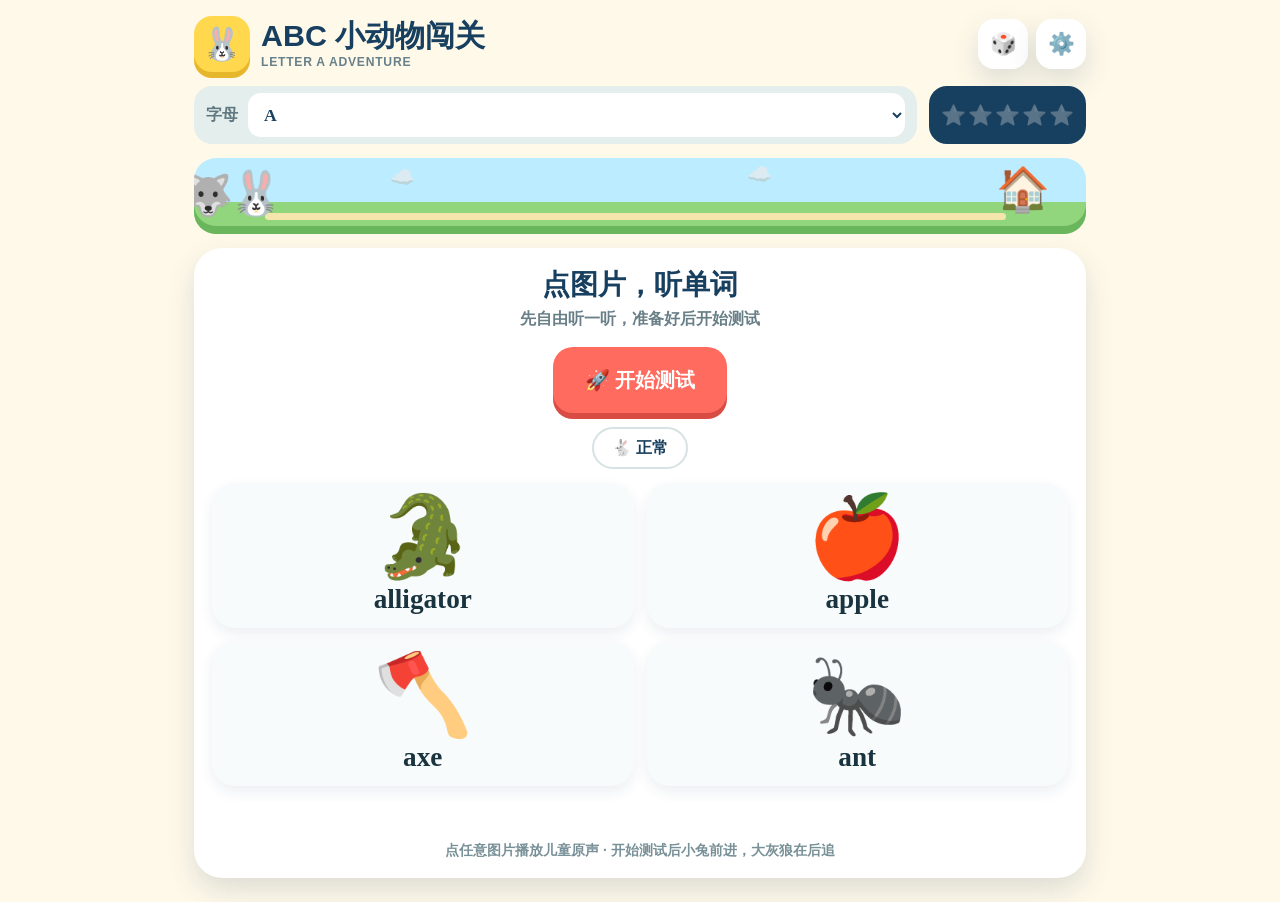
==== phonics-abc-star-adventure.html @ d7c45db0 "Use compact letter picker and normal speed default" ====
<!doctype html>
<html lang="zh-CN" data-page-node-id="6cpTxmfCs6bjqKZGxWgBvA">
<head data-page-node-id="G0X8Oart0uFZppD4uxlB51">
<meta charset="utf-8" data-page-node-id="nfbzpe9DAWfAwRAPxuJjY0"><meta name="viewport" content="width=device-width,initial-scale=1,viewport-fit=cover" data-page-node-id="hVYCDhhvSMZFBgrW8uUuW5">
<meta name="theme-color" content="#173f5f" data-page-node-id="KnQyJq5M9KEQqyxgWQgI7E"><meta name="apple-mobile-web-app-capable" content="yes" data-page-node-id="c0W56hRlhx2LewzjxudROw">
<title>ABC 小动物闯关</title>
<link rel="icon" type="image/svg+xml" href="data:image/svg+xml,%3Csvg xmlns='http://www.w3.org/2000/svg' viewBox='0 0 64 64'%3E%3Crect width='64' height='64' rx='16' fill='%23ffd84d'/%3E%3Cpath d='m32 9 7 14 16 2-12 11 3 16-14-8-14 8 3-16L9 25l16-2z' fill='%23173f5f'/%3E%3C/svg%3E" data-page-node-id="IHOaVr7z4Lucaf7h9XxNR7">
<style>
:root{--navy:#173f5f;--blue:#3ca7dd;--yellow:#ffd84d;--coral:#ff6b5e;--green:#51c89d;--cream:#fff9e9;--ink:#19343f;--shadow:0 12px 28px #173f5f25}
*{box-sizing:border-box;-webkit-tap-highlight-color:transparent}html,body{margin:0;min-height:100%;background:var(--cream);color:var(--ink);font-family:-apple-system,BlinkMacSystemFont,"Segoe UI","PingFang SC",sans-serif}body{min-height:100svh;padding:env(safe-area-inset-top) env(safe-area-inset-right) env(safe-area-inset-bottom) env(safe-area-inset-left)}button,input{font:inherit}button{cursor:pointer;touch-action:manipulation}.app{width:min(960px,100%);min-height:100svh;margin:auto;padding:16px clamp(14px,4vw,34px) 24px;display:flex;flex-direction:column;gap:14px}
header{display:flex;align-items:center;justify-content:space-between;gap:10px}.brand{display:flex;align-items:center;gap:11px}.logo{width:56px;height:56px;border-radius:18px;background:var(--yellow);display:grid;place-items:center;font-size:2rem;box-shadow:0 6px 0 #e7b72b}h1{font-size:clamp(1.25rem,4vw,1.9rem);line-height:1.1;margin:0;color:var(--navy)}h1 small{display:block;margin-top:4px;font-size:.76rem;letter-spacing:.06em;color:#68808a}.tools{display:flex;gap:8px}.round-btn{width:50px;height:50px;border:0;border-radius:16px;background:#fff;box-shadow:var(--shadow);font-size:1.35rem;display:grid;place-items:center;text-decoration:none}
.toprow{display:grid;grid-template-columns:1fr auto;gap:12px}.unit-picker{min-height:58px;display:flex;align-items:center;gap:10px;border-radius:18px;background:#e4efed;padding:6px 12px;color:#60777f;font-weight:900}.unit-picker select{flex:1;min-height:44px;border:0;border-radius:13px;background:#fff;color:var(--navy);padding:0 12px;font:bold 1.1rem Georgia}.stars{display:flex;align-items:center;gap:2px;background:var(--navy);border-radius:18px;padding:8px 12px}.star{filter:grayscale(1);opacity:.35;font-size:1.25rem}.star.on{filter:none;opacity:1;animation:pop .35s}
.journey{position:relative;height:76px;border-radius:22px;background:linear-gradient(#bcecff 0 58%,#91d57d 58%);overflow:hidden;box-shadow:inset 0 -8px 0 #69b65c}.path{position:absolute;left:8%;right:9%;bottom:14px;height:7px;border-radius:9px;background:#f4e5ad}.animal{position:absolute;left:7%;bottom:19px;font-size:2.7rem;line-height:1;transform:translateX(-50%);transition:left .6s cubic-bezier(.2,.9,.25,1.25)}.finish{position:absolute;right:4%;bottom:19px;font-size:2.7rem}.cloud{position:absolute;top:7px;left:22%;font-size:1.25rem;opacity:.8}.cloud.two{left:62%;top:4px}.wolf{position:absolute;left:1%;bottom:19px;font-size:clamp(1.9rem,6.4vw,2.5rem);line-height:1;transform:translateX(-50%);transition:left .7s cubic-bezier(.3,.9,.3,1.05);z-index:1;animation:wolfidle 3.4s ease-in-out infinite}.wolf .tip{position:absolute;left:50%;bottom:104%;transform:translateX(-50%);font:900 .62rem/1 -apple-system,BlinkMacSystemFont,"PingFang SC",sans-serif;color:#fff;background:var(--coral);padding:3px 7px;border-radius:999px;white-space:nowrap;opacity:0;transition:opacity .25s;pointer-events:none}.journey .animal{z-index:2}.journey.danger{background:linear-gradient(#e6cbb6 0 58%,#88b673 58%);box-shadow:inset 0 -8px 0 #69b65c,inset 0 0 26px #ff6b5e59}.journey.danger .wolf{filter:drop-shadow(0 0 7px #ff3b2ecc);animation:wolfgrowl .95s ease-in-out infinite}.journey.danger .wolf .tip{opacity:1}.journey .wolf.lunge{animation:lunge .55s ease}.wolf.tip-right .tip{left:calc(100% + 4px);transform:none}@keyframes wolfidle{0%,100%{transform:translateX(-50%) translateY(0)}50%{transform:translateX(-50%) translateY(-3px) rotate(2deg)}}@keyframes wolfgrowl{0%,100%{transform:translateX(-50%) scale(1)}25%{transform:translateX(-52%) scale(1.07) rotate(-4deg)}75%{transform:translateX(-48%) scale(1.07) rotate(4deg)}}@keyframes lunge{0%{transform:translateX(-50%) scale(1)}45%{transform:translateX(-38%) scale(1.3) rotate(-7deg)}100%{transform:translateX(-50%) scale(1)}}
.game{background:#fff;border-radius:28px;padding:18px;box-shadow:var(--shadow);flex:1;display:flex;flex-direction:column;gap:14px;min-height:430px}.mission{text-align:center}.mission h2{font-size:clamp(1.25rem,4vw,1.75rem);margin:0;color:var(--navy)}.mission p{margin:5px 0 0;color:#687f87;font-weight:700;min-height:24px}.listen{align-self:center;border:0;border-radius:20px;min-height:66px;padding:0 32px;background:var(--coral);color:#fff;font-size:1.25rem;font-weight:900;box-shadow:0 6px 0 #d84c43}.listen:active{transform:translateY(3px);box-shadow:0 3px 0 #d84c43}.speed{align-self:center;border:2px solid #d6e2e3;border-radius:999px;background:#fff;min-height:42px;padding:0 18px;color:var(--navy);font-weight:800}
.board{display:grid;grid-template-columns:repeat(2,minmax(0,1fr));gap:13px;flex:1}.card{border:3px solid transparent;border-radius:23px;background:#f8fbfb;min-height:145px;padding:10px;display:flex;flex-direction:column;align-items:center;justify-content:center;gap:7px;color:var(--ink);box-shadow:0 6px 14px #173f5f15;position:relative;overflow:hidden}.card .pic{font-size:clamp(3rem,11vw,5rem);line-height:1}.card .word{font:900 clamp(1.15rem,4.5vw,1.7rem) Georgia}.card.good{border-color:#32b887;background:#e8fff6;animation:pop .45s}.card.no{border-color:var(--coral);animation:shake .3s}
.feedback{text-align:center;min-height:28px;font-size:1.05rem;font-weight:900;color:#168161}.help{text-align:center;color:#789097;font-size:.86rem;font-weight:700}
dialog{border:0;border-radius:26px;padding:0;width:min(92vw,560px);box-shadow:0 25px 80px #071d2866}dialog::backdrop{background:#102f3d99;backdrop-filter:blur(3px)}.modal{padding:24px}.modal h2{margin:0 0 5px;color:var(--navy)}.modal p{margin:0 0 16px;color:#60777f}.editgrid{display:grid;gap:10px}.editrow{display:grid;grid-template-columns:64px 1fr;gap:9px}.editrow input{min-height:52px;border:2px solid #d4e0e2;border-radius:14px;padding:8px 12px}.emoji{text-align:center;font-size:1.5rem}.actions{display:flex;gap:9px;margin-top:18px}.actions button{border:0;border-radius:14px;min-height:50px;padding:0 18px;font-weight:900}.save{flex:1;background:var(--navy);color:#fff}.reset{background:#eaf0f0;color:var(--navy)}
.celebrate{position:fixed;inset:0;background:#173f5fe8;display:none;place-items:center;z-index:10;padding:20px}.celebrate.show{display:grid}.party{width:min(470px,92vw);text-align:center;background:#fff;border-radius:32px;padding:34px 20px;box-shadow:0 24px 90px #0005;animation:party .5s}.party .big{font-size:5rem}.party h2{font-size:2rem;margin:8px 0;color:var(--navy)}.party p{font-weight:800;color:#5f7880}.party button{border:0;border-radius:18px;background:var(--yellow);color:var(--navy);min-height:58px;padding:0 28px;font-weight:950;font-size:1.1rem;box-shadow:0 6px 0 #dda91e}
@keyframes pop{50%{transform:scale(1.08)}}@keyframes shake{25%{transform:translateX(-7px)}75%{transform:translateX(7px)}}@keyframes party{from{transform:scale(.65) rotate(-4deg);opacity:0}}:focus-visible{outline:4px solid var(--yellow);outline-offset:3px}@media(max-width:430px){.app{padding-inline:11px}.game{padding:14px;min-height:410px}.card{min-height:130px}.stars{padding-inline:8px}.star{font-size:1rem}.animal,.finish{font-size:2.3rem}.wolf{font-size:1.75rem}}@media(orientation:landscape) and (max-height:680px){.app{gap:8px;padding-top:8px}.logo{width:44px;height:44px}.toprow{margin-top:4px}.journey{height:62px}.game{min-height:340px;padding:12px}.board{grid-template-columns:repeat(4,1fr)}.card{min-height:150px}.mission p{margin-top:2px}.listen{min-height:54px}.card .pic{font-size:3.4rem}.wolf{bottom:14px}.wolf .tip{display:none}}
@media(prefers-reduced-motion:reduce){*{animation:none!important;transition:none!important}}
</style>
</head>
<body data-page-node-id="lICW3wkUqxpxxGMu7cqLHY">
<main class="app" data-page-node-id="0uvbiM7KKntYGSjhrXEryU">
<header data-page-node-id="4ycCIHoHpdgBsqzXabZ62G"><div class="brand" data-page-node-id="pMYb31MZaZQnAig0qpkRnO"><div class="logo" data-page-node-id="uJaALna8pMTjAuN0ZnYSeT">🐰</div><h1 data-page-node-id="FWHGxYSWVturJVDciLD4VK">ABC 小动物闯关<small id="subtitle" data-page-node-id="EqLY0eWdSQzTQWqVnNCo2h">LETTER A ADVENTURE</small></h1></div><div class="tools"><a class="round-btn" href="random-test.html" aria-label="随机测试">🎲</a><button class="round-btn" id="settings" aria-label="编辑单词" data-page-node-id="qc3jMEC7OEay693ppSI2l6">⚙️</button></div></header>
<div class="toprow" data-page-node-id="E6SLYgI02IGI2ac0fQn80q"><label class="unit-picker">字母<select id="unitSelect" aria-label="选择字母"><option value="A">A</option><option value="B">B</option><option value="C">C</option><option value="D">D</option><option value="E">E</option><option value="F">F</option></select></label><div class="stars" id="stars" aria-label="星星进度" data-page-node-id="AalbH5h2SLkEdKfKQzXCgf"></div></div>
<div class="journey" aria-label="小动物闯关进度：小兔被大灰狼追赶" data-page-node-id="3pJroI6wxn2B3XaNnO6Aat"><span class="cloud" data-page-node-id="STSlg7CvVDn0ufJPnwLYuy">☁️</span><span class="cloud two" data-page-node-id="QR6Yac3qzGnEiyxSzbriVF">☁️</span><div class="path" data-page-node-id="gFgPU7JQvaVvsWFPtLG6XH"></div><span class="wolf" id="wolf" aria-hidden="true">🐺<b class="tip" id="wolftip">吼…追上来了</b></span><span class="animal" id="animal" data-page-node-id="c3sP14Mr6lkwhcg4snLyJ0">🐰</span><span class="finish" data-page-node-id="FSWuyKO6OG5twOerB3NCmF">🏠</span></div>
<section class="game" id="game" data-page-node-id="HyLCR544TI23JPtGqDu4oD"><div class="mission" data-page-node-id="rDGRXGCk2cz3vTEzFt7cEt"><h2 id="title" data-page-node-id="MqLFQv0mGDZqOgCvIdQfQN">点图片，听单词</h2><p id="hint" data-page-node-id="91VBiVV1uQsYIlZtwh6IRd">先自由听一听，准备好后开始测试</p></div><button class="listen" id="listen" data-page-node-id="BswVA1qjV1HCkZzJsfLd9h">🚀 开始测试</button><button class="speed" id="speed" aria-pressed="false" data-page-node-id="myBeY80JZkSzd5jIc0nX2p">🐇 正常</button><div class="board" id="board" data-page-node-id="YQZCoJzo80EvHc1eQg9HVk"></div><div class="feedback" id="feedback" aria-live="assertive" data-page-node-id="edOFE1hcprG7IAyQSrn8nw"></div><div class="help" id="help" data-page-node-id="eOnk2GIamm0cOExDnKTxPn">点任意图片播放儿童原声</div></section>
</main>
<dialog id="editor" data-page-node-id="wKxtm4Ksz8j47IunRZWSAG"><form class="modal" method="dialog" id="form" data-page-node-id="mXswMavlngnf6HywLU6OC6"><h2 data-page-node-id="GteGWFj8r4efFbgyeILPLN">修改本组单词</h2><p data-page-node-id="E7HXUyrwFXjdektlxDxK9B">图标和英文都可以更换，保存在本设备。</p><div class="editgrid" id="editgrid" data-page-node-id="BkVMMPpsidKv5Fn77ZCTIe"></div><div class="actions" data-page-node-id="uHEtaE4ghQGzPViYG6Vu7C"><button type="button" class="reset" id="reset" data-page-node-id="3ckQaxyWmwzd0fcLWx0nCb">恢复默认</button><button value="save" class="save" data-page-node-id="k8H5K1iU6MysDPn4Eyg5A9">保存</button></div></form></dialog>
<div class="celebrate" id="celebrate" role="dialog" aria-modal="true" aria-label="闯关成功" data-page-node-id="FschAoWC23w9FLIF9NYmdj"><div class="party" data-page-node-id="CNwvLYWQaeHKUd9ZIz6uiK"><div class="big" data-page-node-id="xm7yrslfB4JKzd1va1Cwtu">🐰🏠🎉</div><h2 data-page-node-id="3s67jlZCNmT9lRVnrOpts5">到家啦！</h2><p data-page-node-id="tbtktT1fzBCcLEST0AFC6r">你带着小兔甩掉了大灰狼，成功到家！</p><button id="again" data-page-node-id="iVW73ugiI3KCQf6VmvEAeR">再闯一次</button></div></div>
<script>
(()=>{'use strict';
const defaults={A:[['apple','🍎'],['ant','🐜'],['alligator','🐊'],['axe','🪓']],B:[['bear','🐻'],['bird','🐦'],['bed','🛏️'],['banana','🍌']],C:[['cat','🐱'],['cup','☕'],['car','🚗'],['computer','💻']],D:[['dog','🐶'],['desk','🪑'],['doll','🪆'],['duck','🦆']],E:[['egg','🥚'],['elbow','💪'],['envelope','✉️'],['elephant','🐘']],F:[['fish','🐟'],['fan','🪭'],['farm','🏡'],['fork','🍴']]};
const recordings={apple:'audio/a-apple.mp3',ant:'audio/a-ant.mp3',alligator:'audio/a-alligator.mp3',axe:'audio/a-ax.mp3',ax:'audio/a-ax.mp3',bear:'audio/b-bear.mp3',bird:'audio/b-bird.mp3',bed:'audio/b-bed.mp3',banana:'audio/b-banana.mp3',cat:'audio/c-cat.mp3',cup:'audio/c-cup.mp3',car:'audio/c-car.mp3',computer:'audio/c-computer.mp3',dog:'audio/d-dog.mp3',desk:'audio/d-desk.mp3',doll:'audio/d-doll.mp3',duck:'audio/d-duck.mp3',egg:'audio/e-egg.mp3',elbow:'audio/e-elbow.mp3',envelope:'audio/e-envelope.mp3',elephant:'audio/e-elephant.mp3',fish:'audio/f-fish.mp3',fan:'audio/f-fan.mp3',farm:'audio/f-farm.mp3',fork:'audio/f-fork.mp3'};
const $=s=>document.querySelector(s),board=$('#board'),feedback=$('#feedback');let unit='A',words=load('A'),target=0,stars=0,slow=false,locked=false,timer=0,voices=[],questionBag=[],lastTarget=null,currentAudio=null,testing=false,lastHeard=null,wolfPx=58,actx=null;
function load(u){try{const x=JSON.parse(localStorage.getItem('phonics-adventure-'+u));if(Array.isArray(x)&&x.length===4&&x.every(v=>v.word))return x.map(v=>u==='A'&&v.word==='ax'?{...v,word:'axe'}:v)}catch(_){}return defaults[u].map(x=>({word:x[0],emoji:x[1]}))}
function save(){try{localStorage.setItem('phonics-adventure-'+unit,JSON.stringify(words))}catch(_){}}
function esc(s){const d=document.createElement('div');d.textContent=String(s);return d.innerHTML}function attr(s){return String(s).replace(/&/g,'&amp;').replace(/"/g,'&quot;').replace(/</g,'&lt;').replace(/>/g,'&gt;')}
function shuffle(a){for(let i=a.length-1;i;i--){const j=Math.floor(Math.random()*(i+1));[a[i],a[j]]=[a[j],a[i]]}return a}
function nextTarget(){if(!questionBag.length){questionBag=shuffle([0,1,2,3]);if(lastTarget!==null&&questionBag[0]===lastTarget)[questionBag[0],questionBag[1]]=[questionBag[1],questionBag[0]]}target=questionBag.shift();lastTarget=target}
function resetQuestions(){questionBag=[];lastTarget=null}
function draw(){clearTimeout(timer);board.className='board';board.innerHTML='';shuffle(words.map((w,i)=>({w,i}))).forEach(({w,i})=>{const b=document.createElement('button');b.className='card';b.dataset.i=i;b.setAttribute('aria-label',w.word);b.innerHTML=`<span class="pic">${esc(w.emoji)}</span><span class="word">${esc(w.word)}</span>`;b.onclick=()=>testing?pick(i,b):learn(i,b);board.appendChild(b)})}
function learn(i,b){lastHeard=i;document.querySelectorAll('.card').forEach(x=>x.classList.remove('good'));b.classList.add('good');feedback.textContent='跟我读：'+words[i].word;speak(words[i].word)}
function mode(){if(testing){$('#title').textContent='听一听，点出正确图片';$('#hint').textContent='每轮四个单词都会出现一次';$('#listen').textContent='🔊 再听一次';$('#help').textContent='答对前进一步 · 答错回退一步 · 别让大灰狼追上 · 集齐 5 颗有惊喜'}else{$('#title').textContent='点图片，听单词';$('#hint').textContent='先自由听一听，准备好后开始测试';$('#listen').textContent='🚀 开始测试';$('#help').textContent='点任意图片播放儿童原声 · 开始测试后小兔前进，大灰狼在后追'}}
function startTest(){if(!testing){testing=true;feedback.textContent='';resetQuestions();mode();round(true)}else speak(words[target].word)}
function round(play=false){locked=false;feedback.textContent='';nextTarget();draw();if(play)speak(words[target].word)}
function pick(i,b){if(locked)return;if(i===target){locked=true;b.classList.add('good');feedback.textContent='答对了！小兔前进一步，大灰狼被甩开一点 🐰💨';speak(words[i].word);earn();timer=setTimeout(()=>round(true),1100)}else{b.classList.add('no');locked=true;setTimeout(()=>{b.classList.remove('no');locked=false},700);lungeWolf();growl();const back=retreat();feedback.textContent=back?'选错了！大灰狼扑上来，小兔回退一步 🐺 再听一次':'大灰狼快追上了，再听一次！';speak(words[target].word)}}
function lungeWolf(){const el=$('#wolf');if(!el)return;el.classList.remove('lunge');void el.offsetWidth;el.classList.add('lunge');setTimeout(()=>el.classList.remove('lunge'),620)}
function growl(){try{actx=actx||new (window.AudioContext||window.webkitAudioContext)();const t=actx.currentTime,o=actx.createOscillator(),g=actx.createGain();o.type='sawtooth';o.frequency.setValueAtTime(138,t);o.frequency.exponentialRampToValueAtTime(64,t+.42);g.gain.setValueAtTime(.0001,t);g.gain.exponentialRampToValueAtTime(.07,t+.05);g.gain.exponentialRampToValueAtTime(.0001,t+.46);o.connect(g).connect(actx.destination);o.start(t);o.stop(t+.5)}catch(_){}}
function resetWolf(){wolfPx=58;paintWolf()}
function paintWolf(){const el=$('#wolf'),j=$('.journey');if(!el||!j)return;const rabbit=7+stars*16.6,w=j.clientWidth||600;if(stars>=5){el.style.left='1%';el.classList.remove('tip-right');j.classList.remove('danger');return}const lp=Math.max(1.6,rabbit-wolfPx/w*100);el.style.left=lp+'%';el.classList.toggle('tip-right',lp<14);j.classList.toggle('danger',wolfPx<=40)}
function retreat(){wolfPx=Math.max(26,wolfPx-26);if(stars>0){stars-=1;paintStars();return true}paintWolf();return false}
function earn(){stars=Math.min(5,stars+1);wolfPx=Math.min(112,wolfPx+13);paintStars();if(stars===5)setTimeout(()=>{$('#celebrate').classList.add('show');speak('Amazing! Great job!')},650)}function paintStars(){$('#stars').innerHTML=Array.from({length:5},(_,i)=>`<span class="star ${i<stars?'on':''}">⭐</span>`).join('');$('#animal').style.left=(7+stars*16.6)+'%';paintWolf()}
function refresh(){voices=window.speechSynthesis?.getVoices?.()||[]}function voice(){const en=voices.filter(v=>/^en/i.test(v.lang));return en.find(v=>/samantha|karen|moira|tessa|ava|zira|female/i.test(v.name))||en.find(v=>/en-US/i.test(v.lang))||en[0]}
function synth(text){if(!('speechSynthesis'in window))return;refresh();const u=new SpeechSynthesisUtterance(text),v=voice();if(v){u.voice=v;u.lang=v.lang}else u.lang='en-US';u.rate=slow?.72:.93;u.pitch=1.06;speechSynthesis.speak(u)}
function speak(text){if(currentAudio){currentAudio.pause();currentAudio=null}if('speechSynthesis'in window)speechSynthesis.cancel();const src=recordings[text.toLowerCase()];if(!src){synth(text);return}const audio=new Audio(src);audio.preload='auto';audio.playbackRate=slow?.78:1;audio.preservesPitch=true;audio.mozPreservesPitch=true;audio.webkitPreservesPitch=true;currentAudio=audio;audio.play().catch(()=>{if(currentAudio===audio)feedback.textContent='原声暂未播放，请再点一次';})}
$('#listen').onclick=startTest;$('#speed').onclick=e=>{slow=!slow;e.currentTarget.textContent=slow?'🐢 慢速':'🐇 正常';e.currentTarget.setAttribute('aria-pressed',String(!slow));if(testing)speak(words[target].word);else if(lastHeard!==null)speak(words[lastHeard].word)};
$('#unitSelect').onchange=e=>{unit=e.currentTarget.value;words=load(unit);stars=0;resetWolf();testing=false;lastHeard=null;resetQuestions();paintStars();mode();$('#subtitle').textContent='LETTER '+unit+' ADVENTURE';feedback.textContent='';draw()};
function fill(){ $('#editgrid').innerHTML=words.map((w,i)=>`<div class="editrow"><input class="emoji" maxlength="4" aria-label="第${i+1}个图标" value="${attr(w.emoji)}"><input class="wordinput" maxlength="24" autocapitalize="none" spellcheck="false" aria-label="第${i+1}个英文单词" value="${attr(w.word)}"></div>`).join('')}
$('#settings').onclick=()=>{fill();$('#editor').showModal()};$('#reset').onclick=()=>{words=defaults[unit].map(x=>({word:x[0],emoji:x[1]}));fill()};$('#form').onsubmit=e=>{if(e.submitter?.value!=='save')return;const next=[...document.querySelectorAll('.editrow')].map(r=>({emoji:r.querySelector('.emoji').value.trim()||'🔤',word:r.querySelector('.wordinput').value.trim().toLowerCase()}));if(next.some(x=>!x.word)){e.preventDefault();return}words=next;save();testing=false;lastHeard=null;resetQuestions();resetWolf();mode();draw()};$('#again').onclick=()=>{stars=0;resetWolf();paintStars();$('#celebrate').classList.remove('show');round(true)};
refresh();if('speechSynthesis'in window)speechSynthesis.onvoiceschanged=refresh;addEventListener('resize',paintWolf);addEventListener('orientationchange',()=>setTimeout(paintWolf,120));paintStars();mode();draw();
})();
</script>
</body></html>
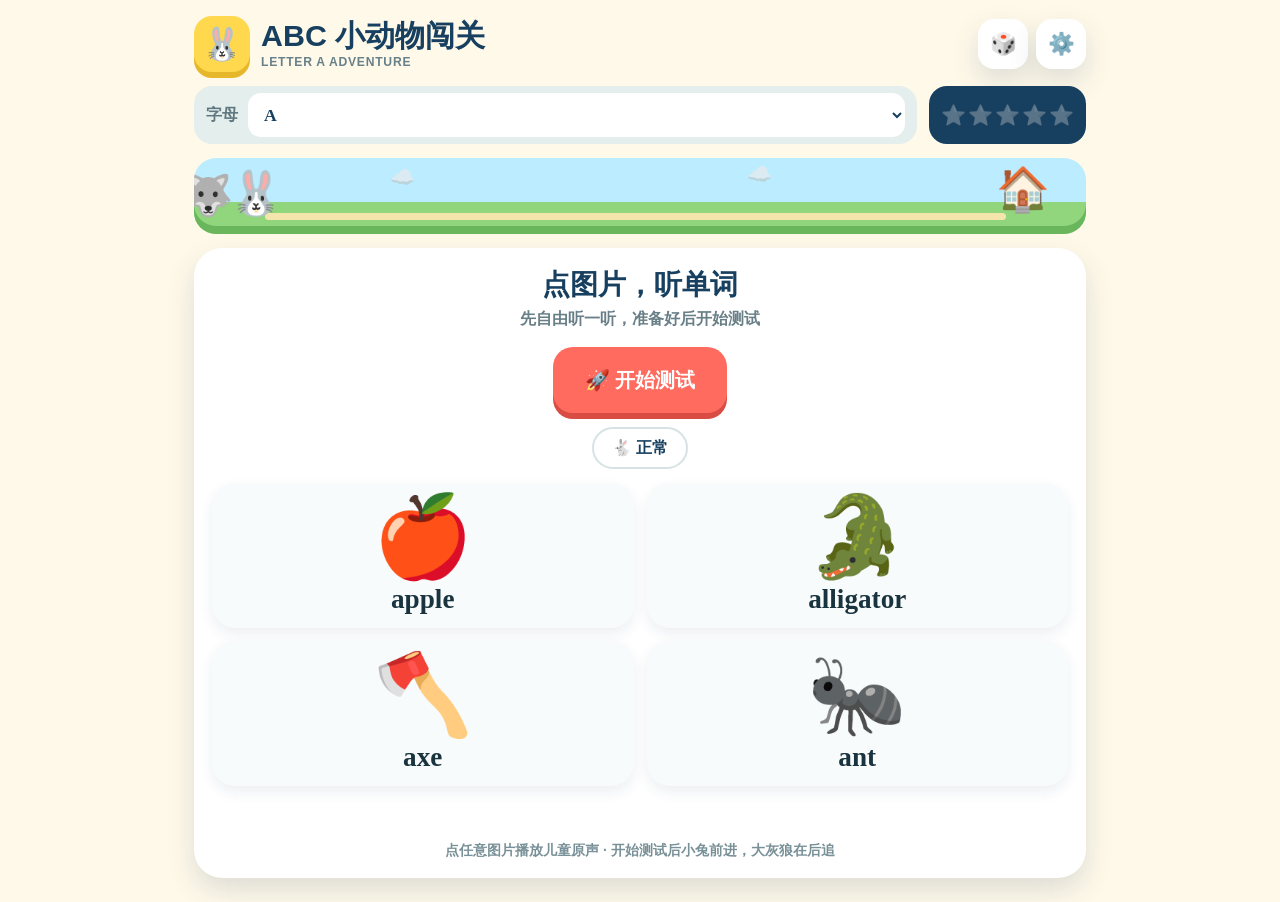
==== commit c1daccf1: "Use simple SVG farm icon" ====
--- a/phonics-abc-star-adventure.html
+++ b/phonics-abc-star-adventure.html
@@ -12,7 +12,7 @@
 .toprow{display:grid;grid-template-columns:1fr auto;gap:12px}.unit-picker{min-height:58px;display:flex;align-items:center;gap:10px;border-radius:18px;background:#e4efed;padding:6px 12px;color:#60777f;font-weight:900}.unit-picker select{flex:1;min-height:44px;border:0;border-radius:13px;background:#fff;color:var(--navy);padding:0 12px;font:bold 1.1rem Georgia}.stars{display:flex;align-items:center;gap:2px;background:var(--navy);border-radius:18px;padding:8px 12px}.star{filter:grayscale(1);opacity:.35;font-size:1.25rem}.star.on{filter:none;opacity:1;animation:pop .35s}
 .journey{position:relative;height:76px;border-radius:22px;background:linear-gradient(#bcecff 0 58%,#91d57d 58%);overflow:hidden;box-shadow:inset 0 -8px 0 #69b65c}.path{position:absolute;left:8%;right:9%;bottom:14px;height:7px;border-radius:9px;background:#f4e5ad}.animal{position:absolute;left:7%;bottom:19px;font-size:2.7rem;line-height:1;transform:translateX(-50%);transition:left .6s cubic-bezier(.2,.9,.25,1.25)}.finish{position:absolute;right:4%;bottom:19px;font-size:2.7rem}.cloud{position:absolute;top:7px;left:22%;font-size:1.25rem;opacity:.8}.cloud.two{left:62%;top:4px}.wolf{position:absolute;left:1%;bottom:19px;font-size:clamp(1.9rem,6.4vw,2.5rem);line-height:1;transform:translateX(-50%);transition:left .7s cubic-bezier(.3,.9,.3,1.05);z-index:1;animation:wolfidle 3.4s ease-in-out infinite}.wolf .tip{position:absolute;left:50%;bottom:104%;transform:translateX(-50%);font:900 .62rem/1 -apple-system,BlinkMacSystemFont,"PingFang SC",sans-serif;color:#fff;background:var(--coral);padding:3px 7px;border-radius:999px;white-space:nowrap;opacity:0;transition:opacity .25s;pointer-events:none}.journey .animal{z-index:2}.journey.danger{background:linear-gradient(#e6cbb6 0 58%,#88b673 58%);box-shadow:inset 0 -8px 0 #69b65c,inset 0 0 26px #ff6b5e59}.journey.danger .wolf{filter:drop-shadow(0 0 7px #ff3b2ecc);animation:wolfgrowl .95s ease-in-out infinite}.journey.danger .wolf .tip{opacity:1}.journey .wolf.lunge{animation:lunge .55s ease}.wolf.tip-right .tip{left:calc(100% + 4px);transform:none}@keyframes wolfidle{0%,100%{transform:translateX(-50%) translateY(0)}50%{transform:translateX(-50%) translateY(-3px) rotate(2deg)}}@keyframes wolfgrowl{0%,100%{transform:translateX(-50%) scale(1)}25%{transform:translateX(-52%) scale(1.07) rotate(-4deg)}75%{transform:translateX(-48%) scale(1.07) rotate(4deg)}}@keyframes lunge{0%{transform:translateX(-50%) scale(1)}45%{transform:translateX(-38%) scale(1.3) rotate(-7deg)}100%{transform:translateX(-50%) scale(1)}}
 .game{background:#fff;border-radius:28px;padding:18px;box-shadow:var(--shadow);flex:1;display:flex;flex-direction:column;gap:14px;min-height:430px}.mission{text-align:center}.mission h2{font-size:clamp(1.25rem,4vw,1.75rem);margin:0;color:var(--navy)}.mission p{margin:5px 0 0;color:#687f87;font-weight:700;min-height:24px}.listen{align-self:center;border:0;border-radius:20px;min-height:66px;padding:0 32px;background:var(--coral);color:#fff;font-size:1.25rem;font-weight:900;box-shadow:0 6px 0 #d84c43}.listen:active{transform:translateY(3px);box-shadow:0 3px 0 #d84c43}.speed{align-self:center;border:2px solid #d6e2e3;border-radius:999px;background:#fff;min-height:42px;padding:0 18px;color:var(--navy);font-weight:800}
-.board{display:grid;grid-template-columns:repeat(2,minmax(0,1fr));gap:13px;flex:1}.card{border:3px solid transparent;border-radius:23px;background:#f8fbfb;min-height:145px;padding:10px;display:flex;flex-direction:column;align-items:center;justify-content:center;gap:7px;color:var(--ink);box-shadow:0 6px 14px #173f5f15;position:relative;overflow:hidden}.card .pic{font-size:clamp(3rem,11vw,5rem);line-height:1}.card .word{font:900 clamp(1.15rem,4.5vw,1.7rem) Georgia}.card.good{border-color:#32b887;background:#e8fff6;animation:pop .45s}.card.no{border-color:var(--coral);animation:shake .3s}
+.board{display:grid;grid-template-columns:repeat(2,minmax(0,1fr));gap:13px;flex:1}.card{border:3px solid transparent;border-radius:23px;background:#f8fbfb;min-height:145px;padding:10px;display:flex;flex-direction:column;align-items:center;justify-content:center;gap:7px;color:var(--ink);box-shadow:0 6px 14px #173f5f15;position:relative;overflow:hidden}.card .pic{font-size:clamp(3rem,11vw,5rem);line-height:1}.card .pic img{width:clamp(4.8rem,15vw,6.4rem);height:clamp(4.8rem,15vw,6.4rem);object-fit:cover;border-radius:18px;display:block}.card .word{font:900 clamp(1.15rem,4.5vw,1.7rem) Georgia}.card.good{border-color:#32b887;background:#e8fff6;animation:pop .45s}.card.no{border-color:var(--coral);animation:shake .3s}
 .feedback{text-align:center;min-height:28px;font-size:1.05rem;font-weight:900;color:#168161}.help{text-align:center;color:#789097;font-size:.86rem;font-weight:700}
 dialog{border:0;border-radius:26px;padding:0;width:min(92vw,560px);box-shadow:0 25px 80px #071d2866}dialog::backdrop{background:#102f3d99;backdrop-filter:blur(3px)}.modal{padding:24px}.modal h2{margin:0 0 5px;color:var(--navy)}.modal p{margin:0 0 16px;color:#60777f}.editgrid{display:grid;gap:10px}.editrow{display:grid;grid-template-columns:64px 1fr;gap:9px}.editrow input{min-height:52px;border:2px solid #d4e0e2;border-radius:14px;padding:8px 12px}.emoji{text-align:center;font-size:1.5rem}.actions{display:flex;gap:9px;margin-top:18px}.actions button{border:0;border-radius:14px;min-height:50px;padding:0 18px;font-weight:900}.save{flex:1;background:var(--navy);color:#fff}.reset{background:#eaf0f0;color:var(--navy)}
 .celebrate{position:fixed;inset:0;background:#173f5fe8;display:none;place-items:center;z-index:10;padding:20px}.celebrate.show{display:grid}.party{width:min(470px,92vw);text-align:center;background:#fff;border-radius:32px;padding:34px 20px;box-shadow:0 24px 90px #0005;animation:party .5s}.party .big{font-size:5rem}.party h2{font-size:2rem;margin:8px 0;color:var(--navy)}.party p{font-weight:800;color:#5f7880}.party button{border:0;border-radius:18px;background:var(--yellow);color:var(--navy);min-height:58px;padding:0 28px;font-weight:950;font-size:1.1rem;box-shadow:0 6px 0 #dda91e}
@@ -33,6 +33,7 @@
 (()=>{'use strict';
 const defaults={A:[['apple','🍎'],['ant','🐜'],['alligator','🐊'],['axe','🪓']],B:[['bear','🐻'],['bird','🐦'],['bed','🛏️'],['banana','🍌']],C:[['cat','🐱'],['cup','☕'],['car','🚗'],['computer','💻']],D:[['dog','🐶'],['desk','🪑'],['doll','🪆'],['duck','🦆']],E:[['egg','🥚'],['elbow','💪'],['envelope','✉️'],['elephant','🐘']],F:[['fish','🐟'],['fan','🪭'],['farm','🏡'],['fork','🍴']]};
 const recordings={apple:'audio/a-apple.mp3',ant:'audio/a-ant.mp3',alligator:'audio/a-alligator.mp3',axe:'audio/a-ax.mp3',ax:'audio/a-ax.mp3',bear:'audio/b-bear.mp3',bird:'audio/b-bird.mp3',bed:'audio/b-bed.mp3',banana:'audio/b-banana.mp3',cat:'audio/c-cat.mp3',cup:'audio/c-cup.mp3',car:'audio/c-car.mp3',computer:'audio/c-computer.mp3',dog:'audio/d-dog.mp3',desk:'audio/d-desk.mp3',doll:'audio/d-doll.mp3',duck:'audio/d-duck.mp3',egg:'audio/e-egg.mp3',elbow:'audio/e-elbow.mp3',envelope:'audio/e-envelope.mp3',elephant:'audio/e-elephant.mp3',fish:'audio/f-fish.mp3',fan:'audio/f-fan.mp3',farm:'audio/f-farm.mp3',fork:'audio/f-fork.mp3'};
+const pictures={farm:'assets/farm-icon.svg'};
 const $=s=>document.querySelector(s),board=$('#board'),feedback=$('#feedback');let unit='A',words=load('A'),target=0,stars=0,slow=false,locked=false,timer=0,voices=[],questionBag=[],lastTarget=null,currentAudio=null,testing=false,lastHeard=null,wolfPx=58,actx=null;
 function load(u){try{const x=JSON.parse(localStorage.getItem('phonics-adventure-'+u));if(Array.isArray(x)&&x.length===4&&x.every(v=>v.word))return x.map(v=>u==='A'&&v.word==='ax'?{...v,word:'axe'}:v)}catch(_){}return defaults[u].map(x=>({word:x[0],emoji:x[1]}))}
 function save(){try{localStorage.setItem('phonics-adventure-'+unit,JSON.stringify(words))}catch(_){}}
@@ -40,7 +41,7 @@
 function shuffle(a){for(let i=a.length-1;i;i--){const j=Math.floor(Math.random()*(i+1));[a[i],a[j]]=[a[j],a[i]]}return a}
 function nextTarget(){if(!questionBag.length){questionBag=shuffle([0,1,2,3]);if(lastTarget!==null&&questionBag[0]===lastTarget)[questionBag[0],questionBag[1]]=[questionBag[1],questionBag[0]]}target=questionBag.shift();lastTarget=target}
 function resetQuestions(){questionBag=[];lastTarget=null}
-function draw(){clearTimeout(timer);board.className='board';board.innerHTML='';shuffle(words.map((w,i)=>({w,i}))).forEach(({w,i})=>{const b=document.createElement('button');b.className='card';b.dataset.i=i;b.setAttribute('aria-label',w.word);b.innerHTML=`<span class="pic">${esc(w.emoji)}</span><span class="word">${esc(w.word)}</span>`;b.onclick=()=>testing?pick(i,b):learn(i,b);board.appendChild(b)})}
+function draw(){clearTimeout(timer);board.className='board';board.innerHTML='';shuffle(words.map((w,i)=>({w,i}))).forEach(({w,i})=>{const b=document.createElement('button');b.className='card';b.dataset.i=i;b.setAttribute('aria-label',w.word);const pic=pictures[w.word]?`<img src="${pictures[w.word]}" alt="">`:esc(w.emoji);b.innerHTML=`<span class="pic">${pic}</span><span class="word">${esc(w.word)}</span>`;b.onclick=()=>testing?pick(i,b):learn(i,b);board.appendChild(b)})}
 function learn(i,b){lastHeard=i;document.querySelectorAll('.card').forEach(x=>x.classList.remove('good'));b.classList.add('good');feedback.textContent='跟我读：'+words[i].word;speak(words[i].word)}
 function mode(){if(testing){$('#title').textContent='听一听，点出正确图片';$('#hint').textContent='每轮四个单词都会出现一次';$('#listen').textContent='🔊 再听一次';$('#help').textContent='答对前进一步 · 答错回退一步 · 别让大灰狼追上 · 集齐 5 颗有惊喜'}else{$('#title').textContent='点图片，听单词';$('#hint').textContent='先自由听一听，准备好后开始测试';$('#listen').textContent='🚀 开始测试';$('#help').textContent='点任意图片播放儿童原声 · 开始测试后小兔前进，大灰狼在后追'}}
 function startTest(){if(!testing){testing=true;feedback.textContent='';resetQuestions();mode();round(true)}else speak(words[target].word)}
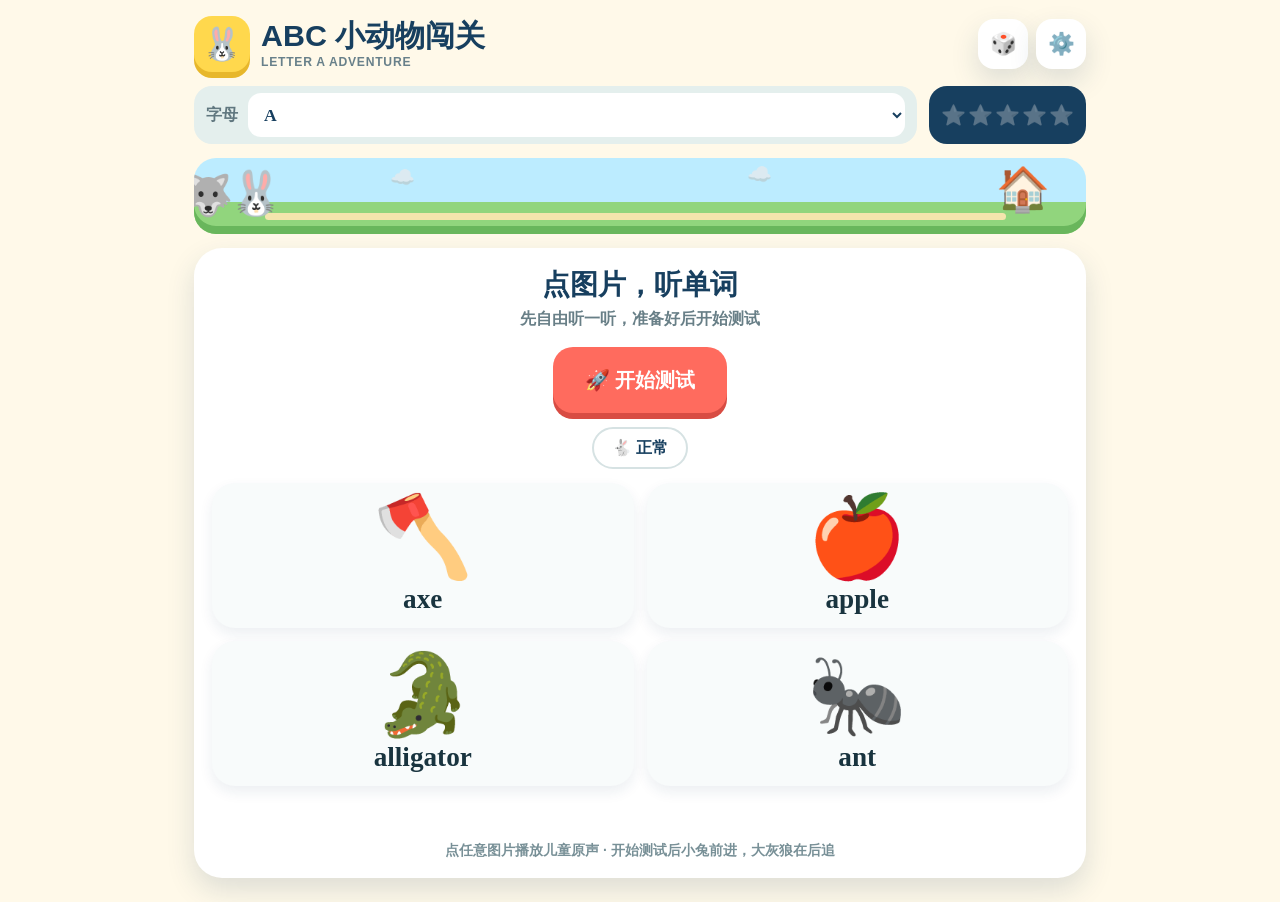
==== commit ab9adafd: "Show compressed farm illustration" ====
--- a/phonics-abc-star-adventure.html
+++ b/phonics-abc-star-adventure.html
@@ -33,7 +33,7 @@
 (()=>{'use strict';
 const defaults={A:[['apple','🍎'],['ant','🐜'],['alligator','🐊'],['axe','🪓']],B:[['bear','🐻'],['bird','🐦'],['bed','🛏️'],['banana','🍌']],C:[['cat','🐱'],['cup','☕'],['car','🚗'],['computer','💻']],D:[['dog','🐶'],['desk','🪑'],['doll','🪆'],['duck','🦆']],E:[['egg','🥚'],['elbow','💪'],['envelope','✉️'],['elephant','🐘']],F:[['fish','🐟'],['fan','🪭'],['farm','🏡'],['fork','🍴']]};
 const recordings={apple:'audio/a-apple.mp3',ant:'audio/a-ant.mp3',alligator:'audio/a-alligator.mp3',axe:'audio/a-ax.mp3',ax:'audio/a-ax.mp3',bear:'audio/b-bear.mp3',bird:'audio/b-bird.mp3',bed:'audio/b-bed.mp3',banana:'audio/b-banana.mp3',cat:'audio/c-cat.mp3',cup:'audio/c-cup.mp3',car:'audio/c-car.mp3',computer:'audio/c-computer.mp3',dog:'audio/d-dog.mp3',desk:'audio/d-desk.mp3',doll:'audio/d-doll.mp3',duck:'audio/d-duck.mp3',egg:'audio/e-egg.mp3',elbow:'audio/e-elbow.mp3',envelope:'audio/e-envelope.mp3',elephant:'audio/e-elephant.mp3',fish:'audio/f-fish.mp3',fan:'audio/f-fan.mp3',farm:'audio/f-farm.mp3',fork:'audio/f-fork.mp3'};
-const pictures={farm:'assets/farm-icon.svg'};
+const pictures={farm:'assets/farm-card.png'};
 const $=s=>document.querySelector(s),board=$('#board'),feedback=$('#feedback');let unit='A',words=load('A'),target=0,stars=0,slow=false,locked=false,timer=0,voices=[],questionBag=[],lastTarget=null,currentAudio=null,testing=false,lastHeard=null,wolfPx=58,actx=null;
 function load(u){try{const x=JSON.parse(localStorage.getItem('phonics-adventure-'+u));if(Array.isArray(x)&&x.length===4&&x.every(v=>v.word))return x.map(v=>u==='A'&&v.word==='ax'?{...v,word:'axe'}:v)}catch(_){}return defaults[u].map(x=>({word:x[0],emoji:x[1]}))}
 function save(){try{localStorage.setItem('phonics-adventure-'+unit,JSON.stringify(words))}catch(_){}}
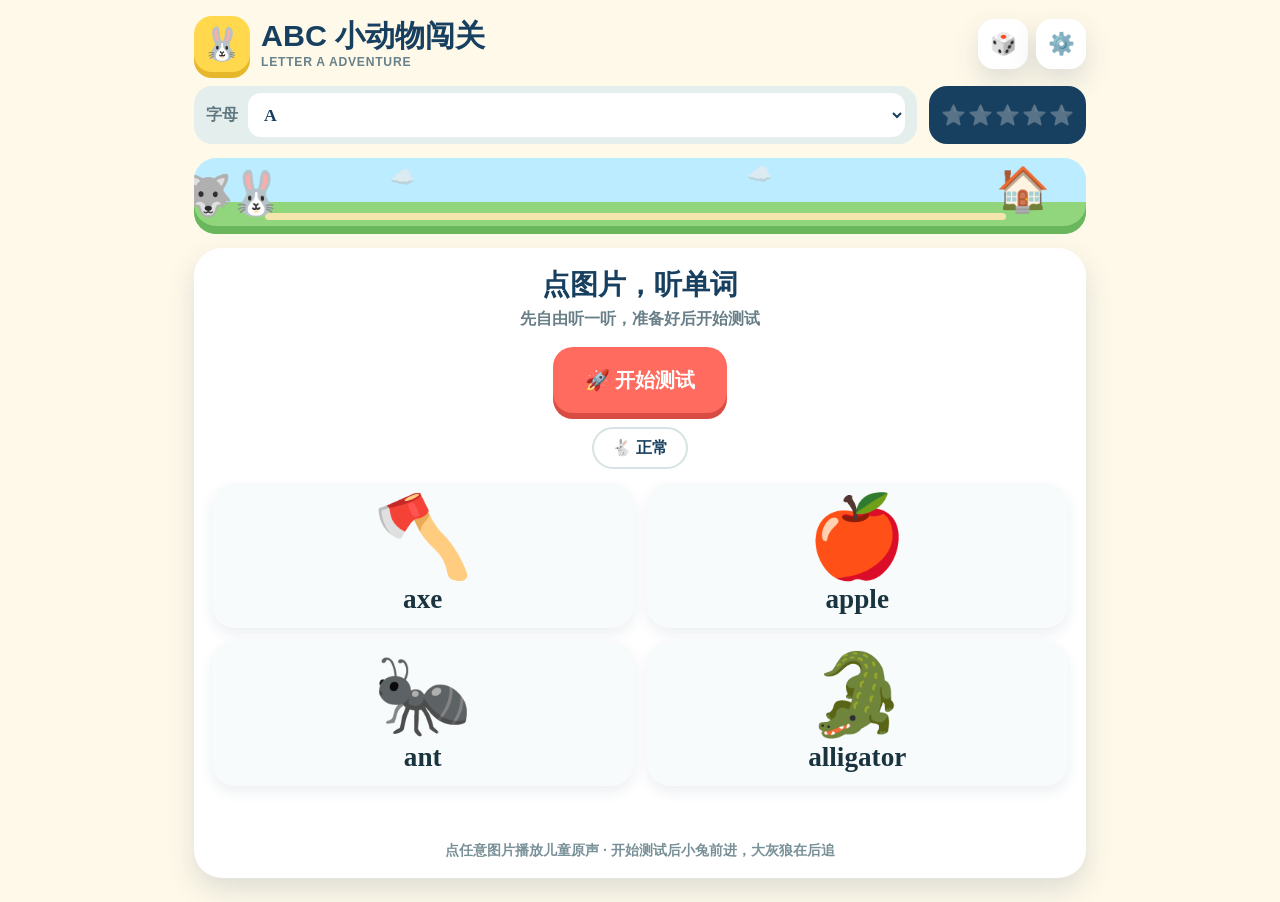
==== commit ec54a929: "Add desk illustration icon" ====
--- a/phonics-abc-star-adventure.html
+++ b/phonics-abc-star-adventure.html
@@ -33,7 +33,7 @@
 (()=>{'use strict';
 const defaults={A:[['apple','🍎'],['ant','🐜'],['alligator','🐊'],['axe','🪓']],B:[['bear','🐻'],['bird','🐦'],['bed','🛏️'],['banana','🍌']],C:[['cat','🐱'],['cup','☕'],['car','🚗'],['computer','💻']],D:[['dog','🐶'],['desk','🪑'],['doll','🪆'],['duck','🦆']],E:[['egg','🥚'],['elbow','💪'],['envelope','✉️'],['elephant','🐘']],F:[['fish','🐟'],['fan','🪭'],['farm','🏡'],['fork','🍴']]};
 const recordings={apple:'audio/a-apple.mp3',ant:'audio/a-ant.mp3',alligator:'audio/a-alligator.mp3',axe:'audio/a-ax.mp3',ax:'audio/a-ax.mp3',bear:'audio/b-bear.mp3',bird:'audio/b-bird.mp3',bed:'audio/b-bed.mp3',banana:'audio/b-banana.mp3',cat:'audio/c-cat.mp3',cup:'audio/c-cup.mp3',car:'audio/c-car.mp3',computer:'audio/c-computer.mp3',dog:'audio/d-dog.mp3',desk:'audio/d-desk.mp3',doll:'audio/d-doll.mp3',duck:'audio/d-duck.mp3',egg:'audio/e-egg.mp3',elbow:'audio/e-elbow.mp3',envelope:'audio/e-envelope.mp3',elephant:'audio/e-elephant.mp3',fish:'audio/f-fish.mp3',fan:'audio/f-fan.mp3',farm:'audio/f-farm.mp3',fork:'audio/f-fork.mp3'};
-const pictures={farm:'assets/farm-card.png'};
+const pictures={farm:'assets/farm-card.png',desk:'assets/desk-icon.svg'};
 const $=s=>document.querySelector(s),board=$('#board'),feedback=$('#feedback');let unit='A',words=load('A'),target=0,stars=0,slow=false,locked=false,timer=0,voices=[],questionBag=[],lastTarget=null,currentAudio=null,testing=false,lastHeard=null,wolfPx=58,actx=null;
 function load(u){try{const x=JSON.parse(localStorage.getItem('phonics-adventure-'+u));if(Array.isArray(x)&&x.length===4&&x.every(v=>v.word))return x.map(v=>u==='A'&&v.word==='ax'?{...v,word:'axe'}:v)}catch(_){}return defaults[u].map(x=>({word:x[0],emoji:x[1]}))}
 function save(){try{localStorage.setItem('phonics-adventure-'+unit,JSON.stringify(words))}catch(_){}}
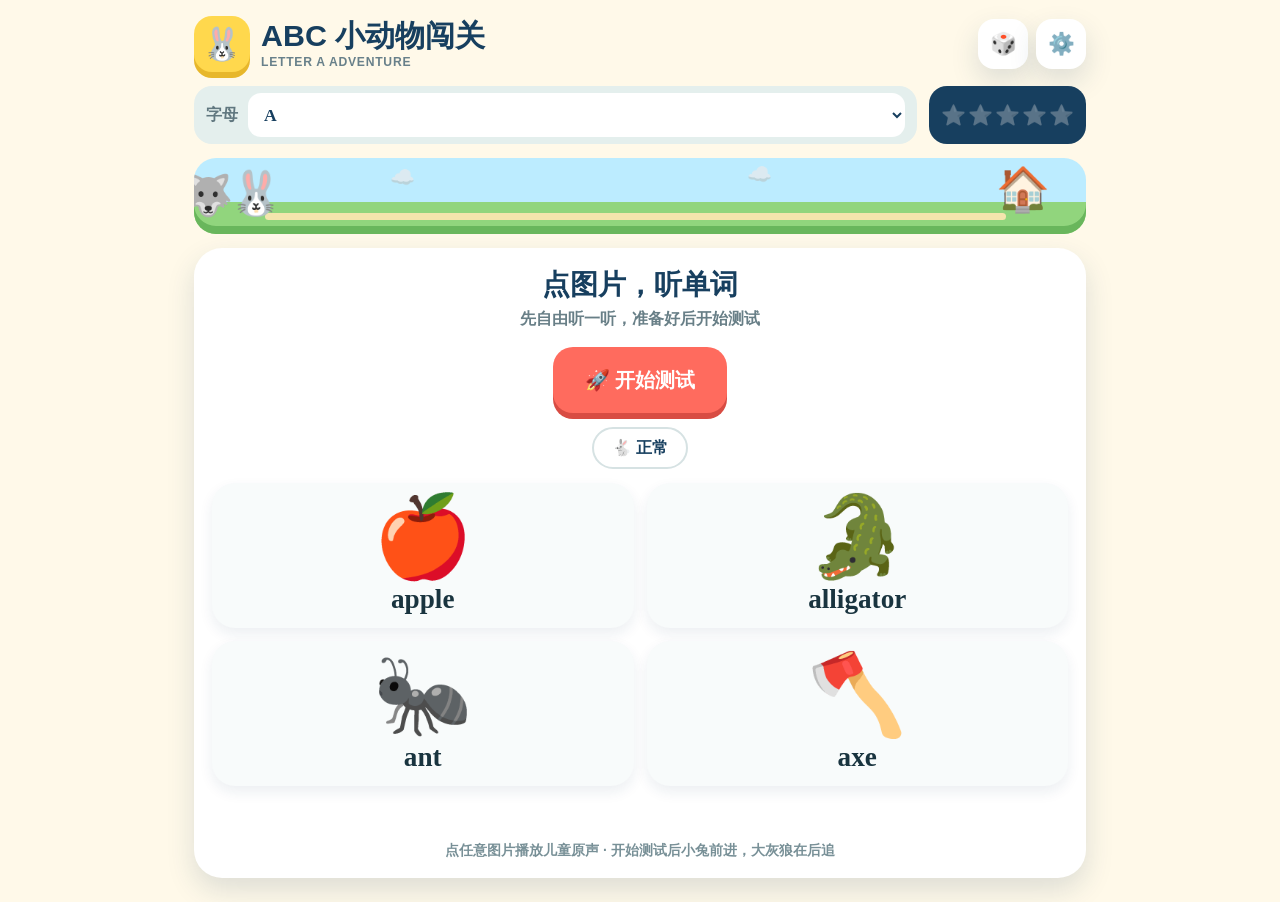
==== commit 8594df08: "Use transparent illustrated desk card" ====
--- a/phonics-abc-star-adventure.html
+++ b/phonics-abc-star-adventure.html
@@ -33,7 +33,7 @@
 (()=>{'use strict';
 const defaults={A:[['apple','🍎'],['ant','🐜'],['alligator','🐊'],['axe','🪓']],B:[['bear','🐻'],['bird','🐦'],['bed','🛏️'],['banana','🍌']],C:[['cat','🐱'],['cup','☕'],['car','🚗'],['computer','💻']],D:[['dog','🐶'],['desk','🪑'],['doll','🪆'],['duck','🦆']],E:[['egg','🥚'],['elbow','💪'],['envelope','✉️'],['elephant','🐘']],F:[['fish','🐟'],['fan','🪭'],['farm','🏡'],['fork','🍴']]};
 const recordings={apple:'audio/a-apple.mp3',ant:'audio/a-ant.mp3',alligator:'audio/a-alligator.mp3',axe:'audio/a-ax.mp3',ax:'audio/a-ax.mp3',bear:'audio/b-bear.mp3',bird:'audio/b-bird.mp3',bed:'audio/b-bed.mp3',banana:'audio/b-banana.mp3',cat:'audio/c-cat.mp3',cup:'audio/c-cup.mp3',car:'audio/c-car.mp3',computer:'audio/c-computer.mp3',dog:'audio/d-dog.mp3',desk:'audio/d-desk.mp3',doll:'audio/d-doll.mp3',duck:'audio/d-duck.mp3',egg:'audio/e-egg.mp3',elbow:'audio/e-elbow.mp3',envelope:'audio/e-envelope.mp3',elephant:'audio/e-elephant.mp3',fish:'audio/f-fish.mp3',fan:'audio/f-fan.mp3',farm:'audio/f-farm.mp3',fork:'audio/f-fork.mp3'};
-const pictures={farm:'assets/farm-card.png',desk:'assets/desk-icon.svg'};
+const pictures={farm:'assets/farm-card.png',desk:'assets/desk-card.png'};
 const $=s=>document.querySelector(s),board=$('#board'),feedback=$('#feedback');let unit='A',words=load('A'),target=0,stars=0,slow=false,locked=false,timer=0,voices=[],questionBag=[],lastTarget=null,currentAudio=null,testing=false,lastHeard=null,wolfPx=58,actx=null;
 function load(u){try{const x=JSON.parse(localStorage.getItem('phonics-adventure-'+u));if(Array.isArray(x)&&x.length===4&&x.every(v=>v.word))return x.map(v=>u==='A'&&v.word==='ax'?{...v,word:'axe'}:v)}catch(_){}return defaults[u].map(x=>({word:x[0],emoji:x[1]}))}
 function save(){try{localStorage.setItem('phonics-adventure-'+unit,JSON.stringify(words))}catch(_){}}
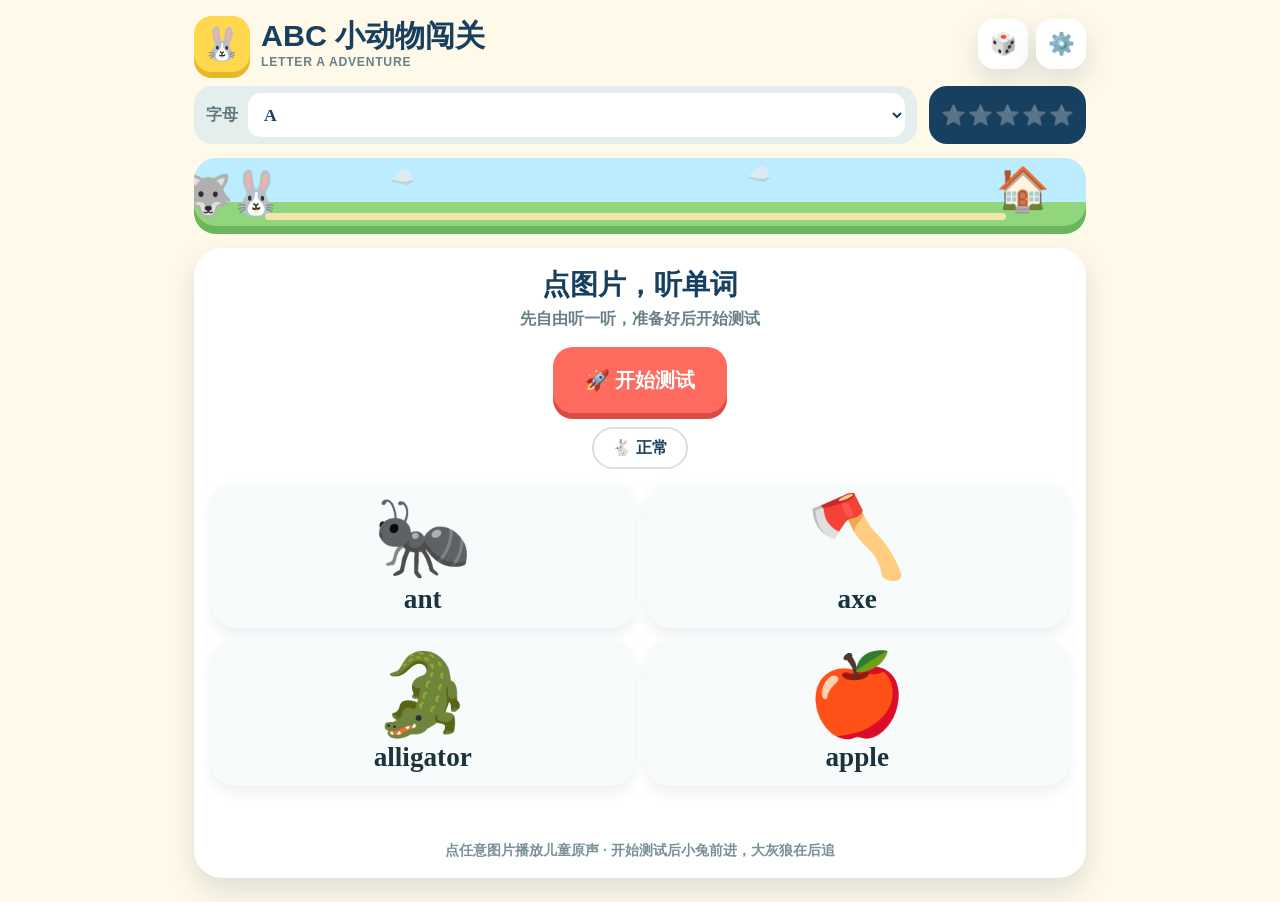
==== commit fa6e9b45: "Add G phonics lesson audio" ====
--- a/phonics-abc-star-adventure.html
+++ b/phonics-abc-star-adventure.html
@@ -23,7 +23,7 @@
 <body data-page-node-id="lICW3wkUqxpxxGMu7cqLHY">
 <main class="app" data-page-node-id="0uvbiM7KKntYGSjhrXEryU">
 <header data-page-node-id="4ycCIHoHpdgBsqzXabZ62G"><div class="brand" data-page-node-id="pMYb31MZaZQnAig0qpkRnO"><div class="logo" data-page-node-id="uJaALna8pMTjAuN0ZnYSeT">🐰</div><h1 data-page-node-id="FWHGxYSWVturJVDciLD4VK">ABC 小动物闯关<small id="subtitle" data-page-node-id="EqLY0eWdSQzTQWqVnNCo2h">LETTER A ADVENTURE</small></h1></div><div class="tools"><a class="round-btn" href="random-test.html" aria-label="随机测试">🎲</a><button class="round-btn" id="settings" aria-label="编辑单词" data-page-node-id="qc3jMEC7OEay693ppSI2l6">⚙️</button></div></header>
-<div class="toprow" data-page-node-id="E6SLYgI02IGI2ac0fQn80q"><label class="unit-picker">字母<select id="unitSelect" aria-label="选择字母"><option value="A">A</option><option value="B">B</option><option value="C">C</option><option value="D">D</option><option value="E">E</option><option value="F">F</option></select></label><div class="stars" id="stars" aria-label="星星进度" data-page-node-id="AalbH5h2SLkEdKfKQzXCgf"></div></div>
+<div class="toprow" data-page-node-id="E6SLYgI02IGI2ac0fQn80q"><label class="unit-picker">字母<select id="unitSelect" aria-label="选择字母"><option value="A">A</option><option value="B">B</option><option value="C">C</option><option value="D">D</option><option value="E">E</option><option value="F">F</option><option value="G">G</option></select></label><div class="stars" id="stars" aria-label="星星进度" data-page-node-id="AalbH5h2SLkEdKfKQzXCgf"></div></div>
 <div class="journey" aria-label="小动物闯关进度：小兔被大灰狼追赶" data-page-node-id="3pJroI6wxn2B3XaNnO6Aat"><span class="cloud" data-page-node-id="STSlg7CvVDn0ufJPnwLYuy">☁️</span><span class="cloud two" data-page-node-id="QR6Yac3qzGnEiyxSzbriVF">☁️</span><div class="path" data-page-node-id="gFgPU7JQvaVvsWFPtLG6XH"></div><span class="wolf" id="wolf" aria-hidden="true">🐺<b class="tip" id="wolftip">吼…追上来了</b></span><span class="animal" id="animal" data-page-node-id="c3sP14Mr6lkwhcg4snLyJ0">🐰</span><span class="finish" data-page-node-id="FSWuyKO6OG5twOerB3NCmF">🏠</span></div>
 <section class="game" id="game" data-page-node-id="HyLCR544TI23JPtGqDu4oD"><div class="mission" data-page-node-id="rDGRXGCk2cz3vTEzFt7cEt"><h2 id="title" data-page-node-id="MqLFQv0mGDZqOgCvIdQfQN">点图片，听单词</h2><p id="hint" data-page-node-id="91VBiVV1uQsYIlZtwh6IRd">先自由听一听，准备好后开始测试</p></div><button class="listen" id="listen" data-page-node-id="BswVA1qjV1HCkZzJsfLd9h">🚀 开始测试</button><button class="speed" id="speed" aria-pressed="false" data-page-node-id="myBeY80JZkSzd5jIc0nX2p">🐇 正常</button><div class="board" id="board" data-page-node-id="YQZCoJzo80EvHc1eQg9HVk"></div><div class="feedback" id="feedback" aria-live="assertive" data-page-node-id="edOFE1hcprG7IAyQSrn8nw"></div><div class="help" id="help" data-page-node-id="eOnk2GIamm0cOExDnKTxPn">点任意图片播放儿童原声</div></section>
 </main>
@@ -31,8 +31,8 @@
 <div class="celebrate" id="celebrate" role="dialog" aria-modal="true" aria-label="闯关成功" data-page-node-id="FschAoWC23w9FLIF9NYmdj"><div class="party" data-page-node-id="CNwvLYWQaeHKUd9ZIz6uiK"><div class="big" data-page-node-id="xm7yrslfB4JKzd1va1Cwtu">🐰🏠🎉</div><h2 data-page-node-id="3s67jlZCNmT9lRVnrOpts5">到家啦！</h2><p data-page-node-id="tbtktT1fzBCcLEST0AFC6r">你带着小兔甩掉了大灰狼，成功到家！</p><button id="again" data-page-node-id="iVW73ugiI3KCQf6VmvEAeR">再闯一次</button></div></div>
 <script>
 (()=>{'use strict';
-const defaults={A:[['apple','🍎'],['ant','🐜'],['alligator','🐊'],['axe','🪓']],B:[['bear','🐻'],['bird','🐦'],['bed','🛏️'],['banana','🍌']],C:[['cat','🐱'],['cup','☕'],['car','🚗'],['computer','💻']],D:[['dog','🐶'],['desk','🪑'],['doll','🪆'],['duck','🦆']],E:[['egg','🥚'],['elbow','💪'],['envelope','✉️'],['elephant','🐘']],F:[['fish','🐟'],['fan','🪭'],['farm','🏡'],['fork','🍴']]};
-const recordings={apple:'audio/a-apple.mp3',ant:'audio/a-ant.mp3',alligator:'audio/a-alligator.mp3',axe:'audio/a-ax.mp3',ax:'audio/a-ax.mp3',bear:'audio/b-bear.mp3',bird:'audio/b-bird.mp3',bed:'audio/b-bed.mp3',banana:'audio/b-banana.mp3',cat:'audio/c-cat.mp3',cup:'audio/c-cup.mp3',car:'audio/c-car.mp3',computer:'audio/c-computer.mp3',dog:'audio/d-dog.mp3',desk:'audio/d-desk.mp3',doll:'audio/d-doll.mp3',duck:'audio/d-duck.mp3',egg:'audio/e-egg.mp3',elbow:'audio/e-elbow.mp3',envelope:'audio/e-envelope.mp3',elephant:'audio/e-elephant.mp3',fish:'audio/f-fish.mp3',fan:'audio/f-fan.mp3',farm:'audio/f-farm.mp3',fork:'audio/f-fork.mp3'};
+const defaults={A:[['apple','🍎'],['ant','🐜'],['alligator','🐊'],['axe','🪓']],B:[['bear','🐻'],['bird','🐦'],['bed','🛏️'],['banana','🍌']],C:[['cat','🐱'],['cup','☕'],['car','🚗'],['computer','💻']],D:[['dog','🐶'],['desk','🪑'],['doll','🪆'],['duck','🦆']],E:[['egg','🥚'],['elbow','💪'],['envelope','✉️'],['elephant','🐘']],F:[['fish','🐟'],['fan','🪭'],['farm','🏡'],['fork','🍴']],G:[['gorilla','🦍'],['goat','🐐'],['gift','🎁'],['girl','👧']]};
+const recordings={apple:'audio/a-apple.mp3',ant:'audio/a-ant.mp3',alligator:'audio/a-alligator.mp3',axe:'audio/a-ax.mp3',ax:'audio/a-ax.mp3',bear:'audio/b-bear.mp3',bird:'audio/b-bird.mp3',bed:'audio/b-bed.mp3',banana:'audio/b-banana.mp3',cat:'audio/c-cat.mp3',cup:'audio/c-cup.mp3',car:'audio/c-car.mp3',computer:'audio/c-computer.mp3',dog:'audio/d-dog.mp3',desk:'audio/d-desk.mp3',doll:'audio/d-doll.mp3',duck:'audio/d-duck.mp3',egg:'audio/e-egg.mp3',elbow:'audio/e-elbow.mp3',envelope:'audio/e-envelope.mp3',elephant:'audio/e-elephant.mp3',fish:'audio/f-fish.mp3',fan:'audio/f-fan.mp3',farm:'audio/f-farm.mp3',fork:'audio/f-fork.mp3',gorilla:'audio/g-gorilla.mp3',goat:'audio/g-goat.mp3',gift:'audio/g-gift.mp3',girl:'audio/g-girl.mp3'};
 const pictures={farm:'assets/farm-card.png',desk:'assets/desk-card.png'};
 const $=s=>document.querySelector(s),board=$('#board'),feedback=$('#feedback');let unit='A',words=load('A'),target=0,stars=0,slow=false,locked=false,timer=0,voices=[],questionBag=[],lastTarget=null,currentAudio=null,testing=false,lastHeard=null,wolfPx=58,actx=null;
 function load(u){try{const x=JSON.parse(localStorage.getItem('phonics-adventure-'+u));if(Array.isArray(x)&&x.length===4&&x.every(v=>v.word))return x.map(v=>u==='A'&&v.word==='ax'?{...v,word:'axe'}:v)}catch(_){}return defaults[u].map(x=>({word:x[0],emoji:x[1]}))}
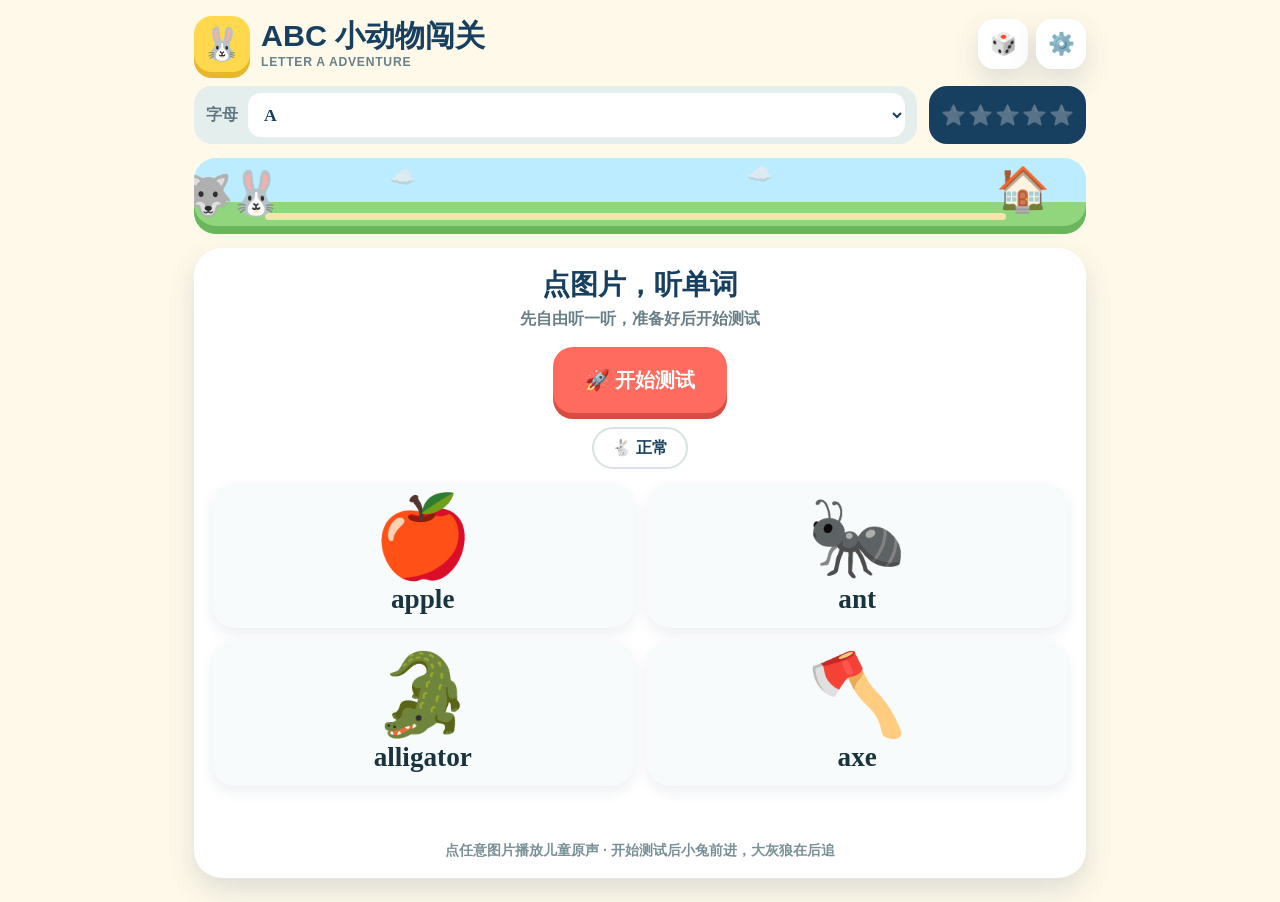
==== commit 3c2226af: "Complete A-Z phonics lessons and repair G audio" ====
--- a/phonics-abc-star-adventure.html
+++ b/phonics-abc-star-adventure.html
@@ -23,7 +23,7 @@
 <body data-page-node-id="lICW3wkUqxpxxGMu7cqLHY">
 <main class="app" data-page-node-id="0uvbiM7KKntYGSjhrXEryU">
 <header data-page-node-id="4ycCIHoHpdgBsqzXabZ62G"><div class="brand" data-page-node-id="pMYb31MZaZQnAig0qpkRnO"><div class="logo" data-page-node-id="uJaALna8pMTjAuN0ZnYSeT">🐰</div><h1 data-page-node-id="FWHGxYSWVturJVDciLD4VK">ABC 小动物闯关<small id="subtitle" data-page-node-id="EqLY0eWdSQzTQWqVnNCo2h">LETTER A ADVENTURE</small></h1></div><div class="tools"><a class="round-btn" href="random-test.html" aria-label="随机测试">🎲</a><button class="round-btn" id="settings" aria-label="编辑单词" data-page-node-id="qc3jMEC7OEay693ppSI2l6">⚙️</button></div></header>
-<div class="toprow" data-page-node-id="E6SLYgI02IGI2ac0fQn80q"><label class="unit-picker">字母<select id="unitSelect" aria-label="选择字母"><option value="A">A</option><option value="B">B</option><option value="C">C</option><option value="D">D</option><option value="E">E</option><option value="F">F</option><option value="G">G</option></select></label><div class="stars" id="stars" aria-label="星星进度" data-page-node-id="AalbH5h2SLkEdKfKQzXCgf"></div></div>
+<div class="toprow" data-page-node-id="E6SLYgI02IGI2ac0fQn80q"><label class="unit-picker">字母<select id="unitSelect" aria-label="选择字母"><option value="A">A</option><option value="B">B</option><option value="C">C</option><option value="D">D</option><option value="E">E</option><option value="F">F</option><option value="G">G</option><option value="H">H</option><option value="I">I</option><option value="J">J</option><option value="K">K</option><option value="L">L</option><option value="M">M</option><option value="N">N</option><option value="O">O</option><option value="P">P</option><option value="Q">Q</option><option value="R">R</option><option value="S">S</option><option value="T">T</option><option value="U">U</option><option value="V">V</option><option value="W">W</option><option value="X">X</option><option value="Y">Y</option><option value="Z">Z</option></select></label><div class="stars" id="stars" aria-label="星星进度" data-page-node-id="AalbH5h2SLkEdKfKQzXCgf"></div></div>
 <div class="journey" aria-label="小动物闯关进度：小兔被大灰狼追赶" data-page-node-id="3pJroI6wxn2B3XaNnO6Aat"><span class="cloud" data-page-node-id="STSlg7CvVDn0ufJPnwLYuy">☁️</span><span class="cloud two" data-page-node-id="QR6Yac3qzGnEiyxSzbriVF">☁️</span><div class="path" data-page-node-id="gFgPU7JQvaVvsWFPtLG6XH"></div><span class="wolf" id="wolf" aria-hidden="true">🐺<b class="tip" id="wolftip">吼…追上来了</b></span><span class="animal" id="animal" data-page-node-id="c3sP14Mr6lkwhcg4snLyJ0">🐰</span><span class="finish" data-page-node-id="FSWuyKO6OG5twOerB3NCmF">🏠</span></div>
 <section class="game" id="game" data-page-node-id="HyLCR544TI23JPtGqDu4oD"><div class="mission" data-page-node-id="rDGRXGCk2cz3vTEzFt7cEt"><h2 id="title" data-page-node-id="MqLFQv0mGDZqOgCvIdQfQN">点图片，听单词</h2><p id="hint" data-page-node-id="91VBiVV1uQsYIlZtwh6IRd">先自由听一听，准备好后开始测试</p></div><button class="listen" id="listen" data-page-node-id="BswVA1qjV1HCkZzJsfLd9h">🚀 开始测试</button><button class="speed" id="speed" aria-pressed="false" data-page-node-id="myBeY80JZkSzd5jIc0nX2p">🐇 正常</button><div class="board" id="board" data-page-node-id="YQZCoJzo80EvHc1eQg9HVk"></div><div class="feedback" id="feedback" aria-live="assertive" data-page-node-id="edOFE1hcprG7IAyQSrn8nw"></div><div class="help" id="help" data-page-node-id="eOnk2GIamm0cOExDnKTxPn">点任意图片播放儿童原声</div></section>
 </main>
@@ -31,9 +31,9 @@
 <div class="celebrate" id="celebrate" role="dialog" aria-modal="true" aria-label="闯关成功" data-page-node-id="FschAoWC23w9FLIF9NYmdj"><div class="party" data-page-node-id="CNwvLYWQaeHKUd9ZIz6uiK"><div class="big" data-page-node-id="xm7yrslfB4JKzd1va1Cwtu">🐰🏠🎉</div><h2 data-page-node-id="3s67jlZCNmT9lRVnrOpts5">到家啦！</h2><p data-page-node-id="tbtktT1fzBCcLEST0AFC6r">你带着小兔甩掉了大灰狼，成功到家！</p><button id="again" data-page-node-id="iVW73ugiI3KCQf6VmvEAeR">再闯一次</button></div></div>
 <script>
 (()=>{'use strict';
-const defaults={A:[['apple','🍎'],['ant','🐜'],['alligator','🐊'],['axe','🪓']],B:[['bear','🐻'],['bird','🐦'],['bed','🛏️'],['banana','🍌']],C:[['cat','🐱'],['cup','☕'],['car','🚗'],['computer','💻']],D:[['dog','🐶'],['desk','🪑'],['doll','🪆'],['duck','🦆']],E:[['egg','🥚'],['elbow','💪'],['envelope','✉️'],['elephant','🐘']],F:[['fish','🐟'],['fan','🪭'],['farm','🏡'],['fork','🍴']],G:[['gorilla','🦍'],['goat','🐐'],['gift','🎁'],['girl','👧']]};
-const recordings={apple:'audio/a-apple.mp3',ant:'audio/a-ant.mp3',alligator:'audio/a-alligator.mp3',axe:'audio/a-ax.mp3',ax:'audio/a-ax.mp3',bear:'audio/b-bear.mp3',bird:'audio/b-bird.mp3',bed:'audio/b-bed.mp3',banana:'audio/b-banana.mp3',cat:'audio/c-cat.mp3',cup:'audio/c-cup.mp3',car:'audio/c-car.mp3',computer:'audio/c-computer.mp3',dog:'audio/d-dog.mp3',desk:'audio/d-desk.mp3',doll:'audio/d-doll.mp3',duck:'audio/d-duck.mp3',egg:'audio/e-egg.mp3',elbow:'audio/e-elbow.mp3',envelope:'audio/e-envelope.mp3',elephant:'audio/e-elephant.mp3',fish:'audio/f-fish.mp3',fan:'audio/f-fan.mp3',farm:'audio/f-farm.mp3',fork:'audio/f-fork.mp3',gorilla:'audio/g-gorilla.mp3',goat:'audio/g-goat.mp3',gift:'audio/g-gift.mp3',girl:'audio/g-girl.mp3'};
-const pictures={farm:'assets/farm-card.png',desk:'assets/desk-card.png'};
+const defaults={A:[['apple','🍎'],['ant','🐜'],['alligator','🐊'],['axe','🪓']],B:[['bear','🐻'],['bird','🐦'],['bed','🛏️'],['banana','🍌']],C:[['cat','🐱'],['cup','☕'],['car','🚗'],['computer','💻']],D:[['dog','🐶'],['desk','🪑'],['doll','🪆'],['duck','🦆']],E:[['egg','🥚'],['elbow','💪'],['envelope','✉️'],['elephant','🐘']],F:[['fish','🐟'],['fan','🪭'],['farm','🏡'],['fork','🍴']],G:[['gorilla','🦍'],['goat','🐐'],['gift','🎁'],['girl','👧']],H:[['horse','🐎'],['hat','🎩'],['house','🏠'],['hot dog','🌭']],I:[['insect','🐛'],['ink','🖋️'],['igloo','🧊'],['iguana','🦎']],J:[['jet','✈️'],['jam','🍓'],['juice','🧃'],['jacket','🧥']],K:[['kangaroo','🦘'],['key','🔑'],['king','👑'],['kite','🪁']],L:[['lion','🦁'],['lamp','💡'],['leaf','🍃'],['lemon','🍋']],M:[['monkey','🐒'],['milk','🥛'],['money','💵'],['mouse','🐭']],N:[['nut','🥜'],['net','🥅'],['nest','🪺'],['nose','👃']],O:[['octopus','🐙'],['ox','🐂'],['olive','🫒'],['ostrich','🐦']],P:[['peach','🍑'],['pen','🖊️'],['panda','🐼'],['pineapple','🍍']],Q:[['queen','👸'],['quiz','📝'],['quilt','🛏️'],['question','❓']],R:[['rabbit','🐇'],['rose','🌹'],['rice','🍚'],['robot','🤖']],S:[['seal','🦭'],['sun','☀️'],['soap','🧼'],['socks','🧦']],T:[['turtle','🐢'],['tent','⛺'],['tiger','🐅'],['teacher','👩‍🏫']],U:[['umbrella','☂️'],['up','⬆️'],['uncle','👨'],['umpire','🧑‍⚖️']],V:[['van','🚐'],['vet','👩‍⚕️'],['vest','🦺'],['violin','🎻']],W:[['wolf','🐺'],['web','🕸️'],['water','💧'],['watch','⌚']],X:[['fox','🦊'],['box','📦'],['six','6️⃣'],['wax','🕯️']],Y:[['yo-yo','🪀'],['yak','🐂'],['yogurt','🥛'],['yacht','⛵']],Z:[['zipper','🤐'],['zero','0️⃣'],['zoo','🦓'],['zebra','🦓']]};
+const recordings={apple:'audio/a-apple.mp3',ant:'audio/a-ant.mp3',alligator:'audio/a-alligator.mp3',axe:'audio/a-ax.mp3',bear:'audio/b-bear.mp3',bird:'audio/b-bird.mp3',bed:'audio/b-bed.mp3',banana:'audio/b-banana.mp3',cat:'audio/c-cat.mp3',cup:'audio/c-cup.mp3',car:'audio/c-car.mp3',computer:'audio/c-computer.mp3',dog:'audio/d-dog.mp3',desk:'audio/d-desk.mp3',doll:'audio/d-doll.mp3',duck:'audio/d-duck.mp3',egg:'audio/e-egg.mp3',elbow:'audio/e-elbow.mp3',envelope:'audio/e-envelope.mp3',elephant:'audio/e-elephant.mp3',fish:'audio/f-fish.mp3',fan:'audio/f-fan.mp3',farm:'audio/f-farm.mp3',fork:'audio/f-fork.mp3',gorilla:'audio/g-gorilla.mp3',goat:'audio/g-goat.mp3',gift:'audio/g-gift.mp3',girl:'audio/g-girl.mp3',horse:'audio/h-horse.mp3',hat:'audio/h-hat.mp3',house:'audio/h-house.mp3','hot dog':'audio/h-hot-dog.mp3',insect:'audio/i-insect.mp3',ink:'audio/i-ink.mp3',igloo:'audio/i-igloo.mp3',iguana:'audio/i-iguana.mp3',jet:'audio/j-jet.mp3',jam:'audio/j-jam.mp3',juice:'audio/j-juice.mp3',jacket:'audio/j-jacket.mp3',kangaroo:'audio/k-kangaroo.mp3',key:'audio/k-key.mp3',king:'audio/k-king.mp3',kite:'audio/k-kite.mp3',lion:'audio/l-lion.mp3',lamp:'audio/l-lamp.mp3',leaf:'audio/l-leaf.mp3',lemon:'audio/l-lemon.mp3',monkey:'audio/m-monkey.mp3',milk:'audio/m-milk.mp3',money:'audio/m-money.mp3',mouse:'audio/m-mouse.mp3',nut:'audio/n-nut.mp3',net:'audio/n-net.mp3',nest:'audio/n-nest.mp3',nose:'audio/n-nose.mp3',octopus:'audio/o-octopus.mp3',ox:'audio/o-ox.mp3',olive:'audio/o-olive.mp3',ostrich:'audio/o-ostrich.mp3',peach:'audio/p-peach.mp3',pen:'audio/p-pen.mp3',panda:'audio/p-panda.mp3',pineapple:'audio/p-pineapple.mp3',queen:'audio/q-queen.mp3',quiz:'audio/q-quiz.mp3',quilt:'audio/q-quilt.mp3',question:'audio/q-question.mp3',rabbit:'audio/r-rabbit.mp3',rose:'audio/r-rose.mp3',rice:'audio/r-rice.mp3',robot:'audio/r-robot.mp3',seal:'audio/s-seal.mp3',sun:'audio/s-sun.mp3',soap:'audio/s-soap.mp3',socks:'audio/s-socks.mp3',turtle:'audio/t-turtle.mp3',tent:'audio/t-tent.mp3',tiger:'audio/t-tiger.mp3',teacher:'audio/t-teacher.mp3',umbrella:'audio/u-umbrella.mp3',up:'audio/u-up.mp3',uncle:'audio/u-uncle.mp3',umpire:'audio/u-umpire.mp3',van:'audio/v-van.mp3',vet:'audio/v-vet.mp3',vest:'audio/v-vest.mp3',violin:'audio/v-violin.mp3',wolf:'audio/w-wolf.mp3',web:'audio/w-web.mp3',water:'audio/w-water.mp3',watch:'audio/w-watch.mp3',fox:'audio/x-fox.mp3',box:'audio/x-box.mp3',six:'audio/x-six.mp3',wax:'audio/x-wax.mp3','yo-yo':'audio/y-yo-yo.mp3',yak:'audio/y-yak.mp3',yogurt:'audio/y-yogurt.mp3',yacht:'audio/y-yacht.mp3',zipper:'audio/z-zipper.mp3',zero:'audio/z-zero.mp3',zoo:'audio/z-zoo.mp3',zebra:'audio/z-zebra.mp3',ax:'audio/a-ax.mp3'};
+const pictures={farm:'assets/farm-card.png',desk:'assets/desk-card.png',ink:'assets/ink-card.png',igloo:'assets/igloo-card.png',jam:'assets/jam-card.png',lamp:'assets/lamp-card.png',net:'assets/net-card.png',ostrich:'assets/ostrich-card.png',quilt:'assets/quilt-card.png',umpire:'assets/umpire-card.png',vet:'assets/vet-card.png',wax:'assets/wax-card.png',yak:'assets/yak-card.png',yogurt:'assets/yogurt-card.png',zipper:'assets/zipper-card.png',zoo:'assets/zoo-card.png'};
 const $=s=>document.querySelector(s),board=$('#board'),feedback=$('#feedback');let unit='A',words=load('A'),target=0,stars=0,slow=false,locked=false,timer=0,voices=[],questionBag=[],lastTarget=null,currentAudio=null,testing=false,lastHeard=null,wolfPx=58,actx=null;
 function load(u){try{const x=JSON.parse(localStorage.getItem('phonics-adventure-'+u));if(Array.isArray(x)&&x.length===4&&x.every(v=>v.word))return x.map(v=>u==='A'&&v.word==='ax'?{...v,word:'axe'}:v)}catch(_){}return defaults[u].map(x=>({word:x[0],emoji:x[1]}))}
 function save(){try{localStorage.setItem('phonics-adventure-'+unit,JSON.stringify(words))}catch(_){}}
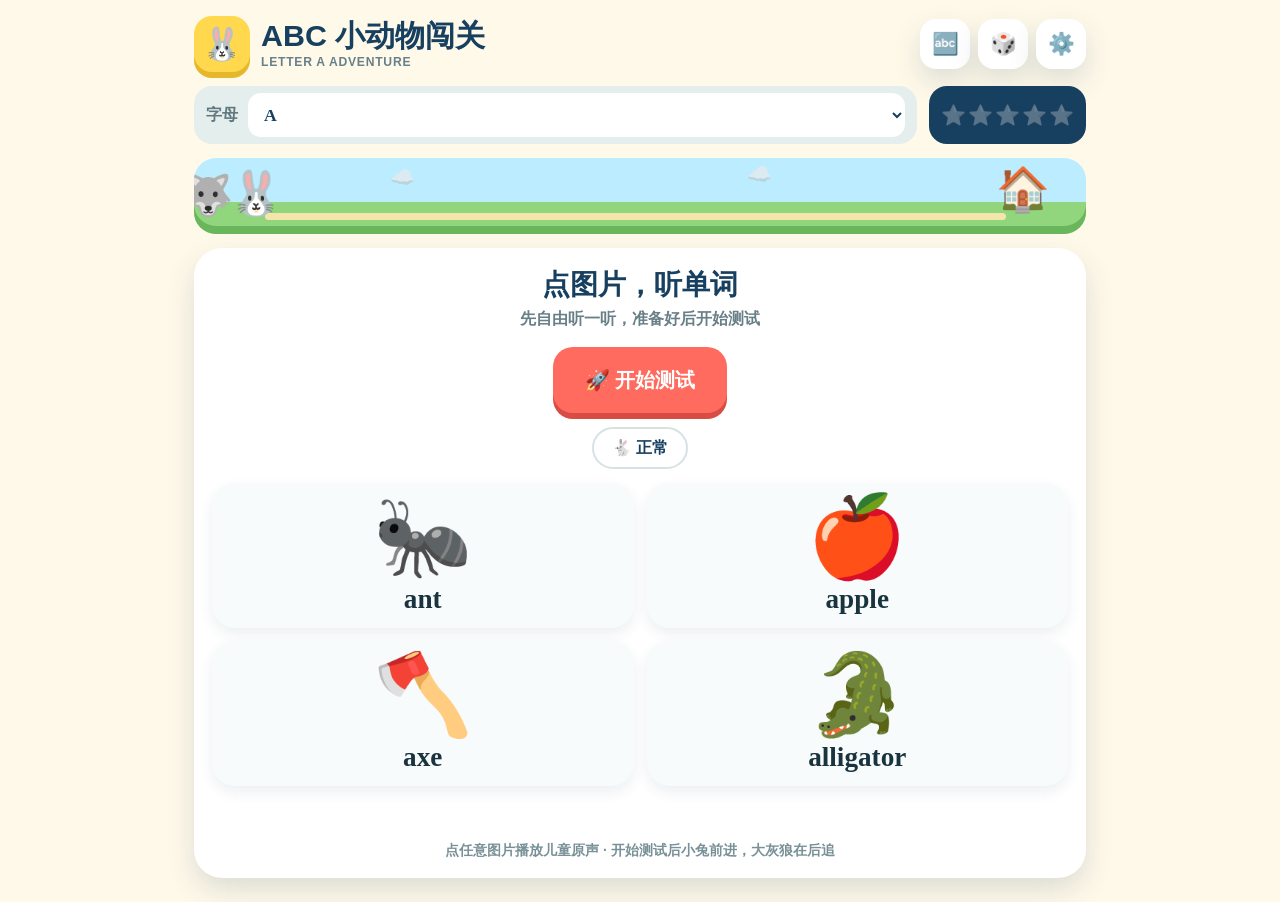
==== commit d405caa3: "Add integrated alphabet adventure with safe A-L default" ====
--- a/phonics-abc-star-adventure.html
+++ b/phonics-abc-star-adventure.html
@@ -22,7 +22,7 @@
 </head>
 <body data-page-node-id="lICW3wkUqxpxxGMu7cqLHY">
 <main class="app" data-page-node-id="0uvbiM7KKntYGSjhrXEryU">
-<header data-page-node-id="4ycCIHoHpdgBsqzXabZ62G"><div class="brand" data-page-node-id="pMYb31MZaZQnAig0qpkRnO"><div class="logo" data-page-node-id="uJaALna8pMTjAuN0ZnYSeT">🐰</div><h1 data-page-node-id="FWHGxYSWVturJVDciLD4VK">ABC 小动物闯关<small id="subtitle" data-page-node-id="EqLY0eWdSQzTQWqVnNCo2h">LETTER A ADVENTURE</small></h1></div><div class="tools"><a class="round-btn" href="random-test.html" aria-label="随机测试">🎲</a><button class="round-btn" id="settings" aria-label="编辑单词" data-page-node-id="qc3jMEC7OEay693ppSI2l6">⚙️</button></div></header>
+<header data-page-node-id="4ycCIHoHpdgBsqzXabZ62G"><div class="brand" data-page-node-id="pMYb31MZaZQnAig0qpkRnO"><div class="logo" data-page-node-id="uJaALna8pMTjAuN0ZnYSeT">🐰</div><h1 data-page-node-id="FWHGxYSWVturJVDciLD4VK">ABC 小动物闯关<small id="subtitle" data-page-node-id="EqLY0eWdSQzTQWqVnNCo2h">LETTER A ADVENTURE</small></h1></div><div class="tools"><a class="round-btn" href="alphabet-adventure.html" aria-label="字母探险">🔤</a><a class="round-btn" href="random-test.html" aria-label="随机测试">🎲</a><button class="round-btn" id="settings" aria-label="编辑单词" data-page-node-id="qc3jMEC7OEay693ppSI2l6">⚙️</button></div></header>
 <div class="toprow" data-page-node-id="E6SLYgI02IGI2ac0fQn80q"><label class="unit-picker">字母<select id="unitSelect" aria-label="选择字母"><option value="A">A</option><option value="B">B</option><option value="C">C</option><option value="D">D</option><option value="E">E</option><option value="F">F</option><option value="G">G</option><option value="H">H</option><option value="I">I</option><option value="J">J</option><option value="K">K</option><option value="L">L</option><option value="M">M</option><option value="N">N</option><option value="O">O</option><option value="P">P</option><option value="Q">Q</option><option value="R">R</option><option value="S">S</option><option value="T">T</option><option value="U">U</option><option value="V">V</option><option value="W">W</option><option value="X">X</option><option value="Y">Y</option><option value="Z">Z</option></select></label><div class="stars" id="stars" aria-label="星星进度" data-page-node-id="AalbH5h2SLkEdKfKQzXCgf"></div></div>
 <div class="journey" aria-label="小动物闯关进度：小兔被大灰狼追赶" data-page-node-id="3pJroI6wxn2B3XaNnO6Aat"><span class="cloud" data-page-node-id="STSlg7CvVDn0ufJPnwLYuy">☁️</span><span class="cloud two" data-page-node-id="QR6Yac3qzGnEiyxSzbriVF">☁️</span><div class="path" data-page-node-id="gFgPU7JQvaVvsWFPtLG6XH"></div><span class="wolf" id="wolf" aria-hidden="true">🐺<b class="tip" id="wolftip">吼…追上来了</b></span><span class="animal" id="animal" data-page-node-id="c3sP14Mr6lkwhcg4snLyJ0">🐰</span><span class="finish" data-page-node-id="FSWuyKO6OG5twOerB3NCmF">🏠</span></div>
 <section class="game" id="game" data-page-node-id="HyLCR544TI23JPtGqDu4oD"><div class="mission" data-page-node-id="rDGRXGCk2cz3vTEzFt7cEt"><h2 id="title" data-page-node-id="MqLFQv0mGDZqOgCvIdQfQN">点图片，听单词</h2><p id="hint" data-page-node-id="91VBiVV1uQsYIlZtwh6IRd">先自由听一听，准备好后开始测试</p></div><button class="listen" id="listen" data-page-node-id="BswVA1qjV1HCkZzJsfLd9h">🚀 开始测试</button><button class="speed" id="speed" aria-pressed="false" data-page-node-id="myBeY80JZkSzd5jIc0nX2p">🐇 正常</button><div class="board" id="board" data-page-node-id="YQZCoJzo80EvHc1eQg9HVk"></div><div class="feedback" id="feedback" aria-live="assertive" data-page-node-id="edOFE1hcprG7IAyQSrn8nw"></div><div class="help" id="help" data-page-node-id="eOnk2GIamm0cOExDnKTxPn">点任意图片播放儿童原声</div></section>
